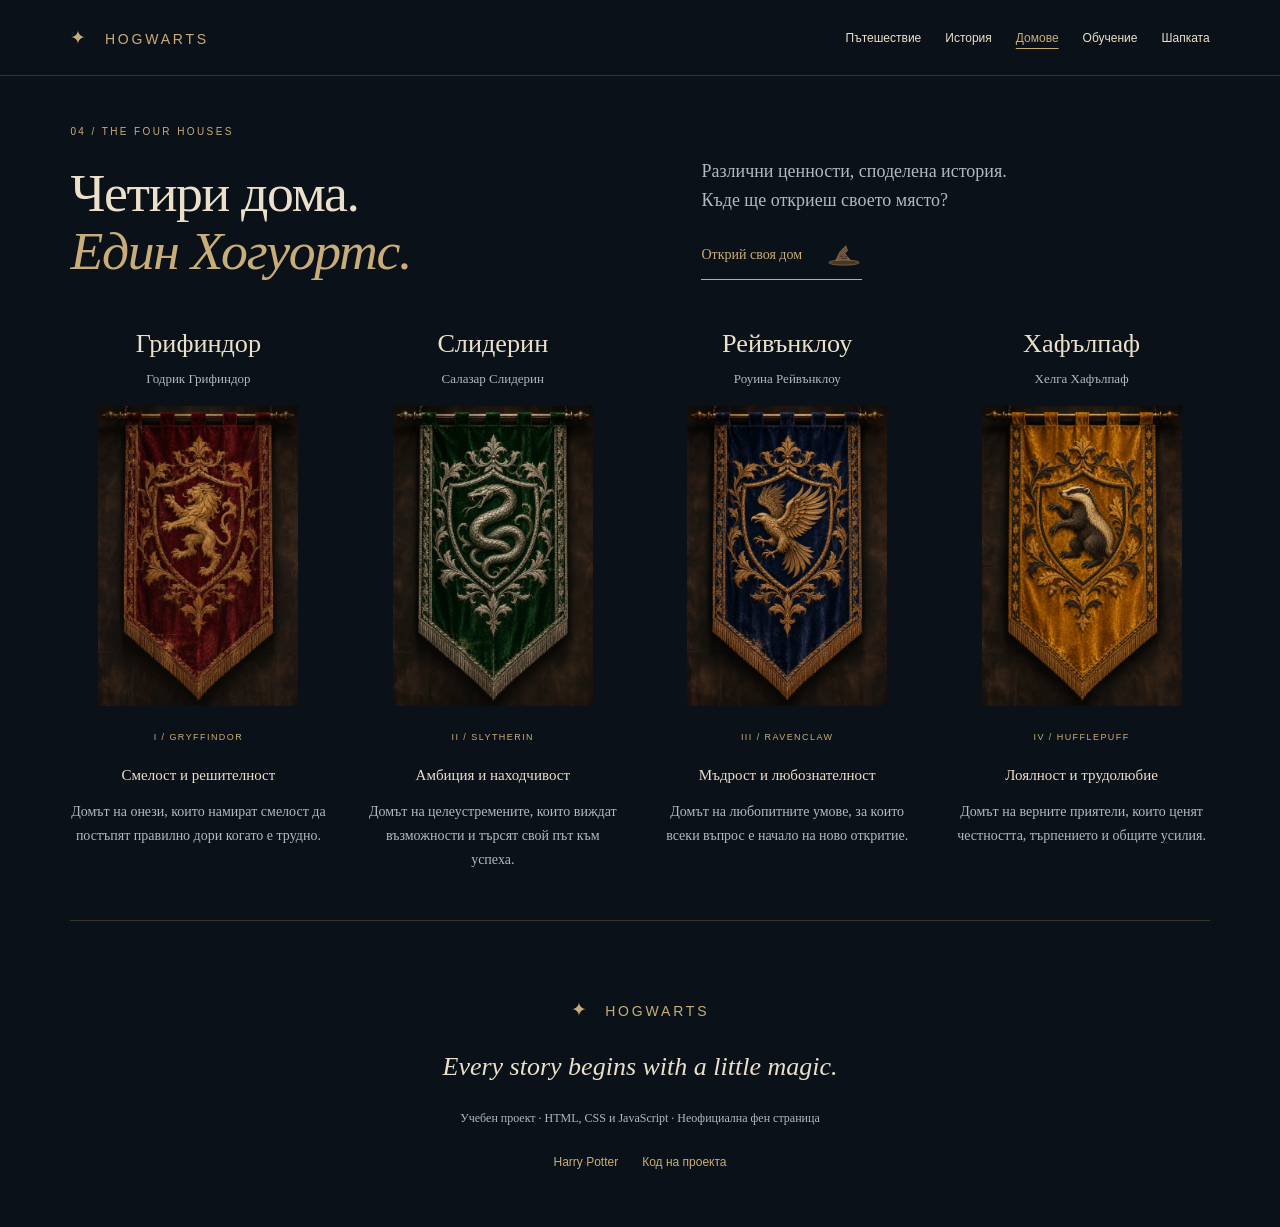
==== houses.html @ 40918571 "[feat] break down into pages" ====
<!DOCTYPE html>
<html lang="bg">
<head>
  <meta charset="UTF-8">
  <meta name="viewport" content="width=device-width, initial-scale=1">
  <meta name="theme-color" content="#0B1118">
  <meta name="description" content="Четирите дома на Хогуортс — Грифиндор, Слидерин, Рейвънклоу и Хафълпаф.">
  <title>Домове — Hogwarts</title>
  <link rel="icon" href="assets/hat.svg" type="image/svg+xml">
  <link rel="stylesheet" href="style.css">
  <script src="script.js" defer></script>
</head>
<body>
  <a class="skip-link" href="#main-content">Към съдържанието</a>
  <div id="progress" aria-hidden="true"></div>
  <header class="site-header">
    <a class="brand" href="index.html" aria-label="Хогуортс — начало"><span aria-hidden="true">✦</span> HOGWARTS</a>
    <nav aria-label="Основна навигация">
      <a href="journey.html">Пътешествие</a>
      <a href="history.html">История</a>
      <a href="houses.html" aria-current="page">Домове</a>
      <a href="study.html">Обучение</a>
      <a href="sorting.html">Шапката</a>
    </nav>
  </header>

  <main id="main-content" tabindex="-1">
    <section class="section houses-chapter" id="houses" aria-labelledby="houses-title">
      <div class="houses-heading">
        <div>
          <p class="eyebrow" lang="en">04 / THE FOUR HOUSES</p>
          <h1 id="houses-title">Четири дома.<br><em>Един Хогуортс.</em></h1>
        </div>
        <div class="houses-intro">
          <p class="intro">Различни ценности, споделена история.<br>Къде ще откриеш своето място?</p>
          <a class="text-link action-link houses-quiz-link" href="sorting.html"><span>Открий своя дом</span><img src="assets/hat.svg" width="36" height="24" alt="" aria-hidden="true"></a>
        </div>
      </div>
      <div class="houses">
        <article class="house" tabindex="0" aria-labelledby="gryffindor-title">
          <h2 class="subheading" id="gryffindor-title">Грифиндор</h2>
          <p class="founder">Годрик Грифиндор</p>
          <figure><img src="assets/houses/gryffindor.webp" width="1024" height="1536" alt="Цяло бордо кадифено знаме на Грифиндор със златен бродиран лъв, декоративна пръчка и ресни." loading="eager" fetchpriority="high" decoding="async"><figcaption class="artifact-label" lang="en">I / GRYFFINDOR</figcaption></figure>
          <p class="house-values">Смелост и решителност</p>
          <p class="house-description">Домът на онези, които намират смелост да постъпят правилно дори когато е трудно.</p>
        </article>
        <article class="house" tabindex="0" aria-labelledby="slytherin-title">
          <h2 class="subheading" id="slytherin-title">Слидерин</h2>
          <p class="founder">Салазар Слидерин</p>
          <figure><img src="assets/houses/slytherin.webp" width="1024" height="1536" alt="Цяло изумрудено кадифено знаме на Слидерин със сребърна бродирана змия, декоративна пръчка и ресни." loading="lazy" decoding="async"><figcaption class="artifact-label" lang="en">II / SLYTHERIN</figcaption></figure>
          <p class="house-values">Амбиция и находчивост</p>
          <p class="house-description">Домът на целеустремените, които виждат възможности и търсят свой път към успеха.</p>
        </article>
        <article class="house" tabindex="0" aria-labelledby="ravenclaw-title">
          <h2 class="subheading" id="ravenclaw-title">Рейвънклоу</h2>
          <p class="founder">Роуина Рейвънклоу</p>
          <figure><img src="assets/houses/ravenclaw.webp" width="1024" height="1536" alt="Цяло тъмносиньо кадифено знаме на Рейвънклоу с бронзов бродиран орел, декоративна пръчка и ресни." loading="lazy" decoding="async"><figcaption class="artifact-label" lang="en">III / RAVENCLAW</figcaption></figure>
          <p class="house-values">Мъдрост и любознателност</p>
          <p class="house-description">Домът на любопитните умове, за които всеки въпрос е начало на ново откритие.</p>
        </article>
        <article class="house" tabindex="0" aria-labelledby="hufflepuff-title">
          <h2 class="subheading" id="hufflepuff-title">Хафълпаф</h2>
          <p class="founder">Хелга Хафълпаф</p>
          <figure><img src="assets/houses/hufflepuff.webp" width="1024" height="1536" alt="Цяло златно кадифено знаме на Хафълпаф с бродиран язовец, декоративна пръчка и ресни." loading="lazy" decoding="async"><figcaption class="artifact-label" lang="en">IV / HUFFLEPUFF</figcaption></figure>
          <p class="house-values">Лоялност и трудолюбие</p>
          <p class="house-description">Домът на верните приятели, които ценят честността, търпението и общите усилия.</p>
        </article>
      </div>
    </section>
  </main>

  <footer>
    <a class="brand" href="index.html"><span aria-hidden="true">✦</span> HOGWARTS</a>
    <p class="footer-title" lang="en">Every story begins with a little magic.</p>
    <p>Учебен проект · HTML, CSS и JavaScript · Неофициална фен страница</p>
    <nav aria-label="Източници и информация за проекта"><a href="https://www.harrypotter.com/" target="_blank" rel="noopener noreferrer">Harry Potter</a><a href="https://github.com/algeor/course-project-oup" target="_blank" rel="noopener noreferrer">Код на проекта</a></nav>
  </footer>
</body>
</html>
---- style.css ----
/* Единна система: цветове, три шрифтови стека, размери и движение. */
:root {
  --night: #0B1118;
  --slate: #17232E;
  --gold: #C9AD78;
  --ivory: #EBE0CA;
  --muted: #B5B8BC;
  --burgundy: #49272D;
  --line: rgb(201 173 120 / 23%);
  --font-heading: Baskerville, 'Palatino Linotype', Georgia, serif;
  --font-body: Georgia, 'Times New Roman', serif;
  --font-label: Arial, Helvetica, sans-serif;
  --content-width: 1180px;
  --reading-width: 800px;
  --gutter: clamp(20px, 5.5vw, 88px);
  --space-1: .5rem;
  --space-2: 1rem;
  --space-3: 1.5rem;
  --space-4: 2rem;
  --space-5: 3rem;
  --space-6: 4.5rem;
  --space-7: 7rem;
  --section-space: clamp(72px, 8.5vw, 128px);
  --header-height: 76px;
  --border: 1px solid var(--line);
  --duration-fast: 180ms;
  --duration-reveal: 420ms;
  --ease: cubic-bezier(.22, .61, .36, 1);
}

* { box-sizing: border-box; }
html { scroll-behavior: smooth; scroll-padding-top: calc(var(--header-height) + 20px); }
body { margin: 0; background: var(--night); color: var(--ivory); font: 16px/1.75 var(--font-body); }
::selection { background: var(--slate); color: var(--ivory); }
img { display: block; max-width: 100%; height: auto; }
figure { margin: 0; }
[hidden] { display: none !important; }
h1, h2, h3, h4, p { margin-top: 0; }
h1, h2, h3, h4 { font-family: var(--font-heading); font-weight: 400; text-wrap: balance; }
h1, h2 { font-size: clamp(38px, 5.25vw, 72px); line-height: 1.08; letter-spacing: -.025em; margin-bottom: var(--space-4); }
h3 { font-size: clamp(25px, 2.5vw, 34px); line-height: 1.2; }
.subheading { font-size: clamp(25px, 2.5vw, 34px); line-height: 1.2; letter-spacing: normal; margin-bottom: 1em; }
h4 { font-size: 26px; line-height: 1.2; }
em { color: var(--gold); font-weight: 400; }
a { color: var(--gold); text-decoration: none; }
a:hover { text-decoration: underline; text-underline-offset: 5px; }
button { font: inherit; cursor: pointer; }
button, a { -webkit-tap-highlight-color: transparent; }
:focus-visible { outline: 2px solid var(--gold); outline-offset: 6px; }
.eyebrow, .brand, nav, .photo-caption, .artifact-label, .opening-index, #quiz-step, .quiz-note {
  font-family: var(--font-label);
}
.eyebrow { color: var(--gold); font-size: 10px; line-height: 1.6; letter-spacing: .24em; margin-bottom: var(--space-3); }
.intro { max-width: 46ch; color: var(--muted); font-size: clamp(17px, 1.65vw, 21px); line-height: 1.65; }
.section-note { max-width: 38ch; color: var(--muted); font-size: 16px; }
.text-link { display: inline-flex; align-items: center; gap: var(--space-3); min-height: 48px; padding: 10px 0; font-size: 14px; }
.action-link { background: transparent; color: var(--gold); border: 0; border-bottom: 1px solid var(--gold); text-align: left; }
.action-link:hover { color: var(--ivory); border-color: var(--ivory); }
.skip-link { position: fixed; top: 10px; left: 12px; z-index: 50; padding: 10px 18px; background: var(--night); transform: translateY(-160%); }
.skip-link:focus { transform: none; }
#progress { position: fixed; top: 0; left: 0; height: 2px; width: 0; background: var(--gold); z-index: 40; }
.site-header { position: sticky; top: 0; z-index: 20; min-height: 76px; display: flex; justify-content: space-between; align-items: center; gap: var(--space-4); padding: 12px var(--gutter); background: var(--night); border-bottom: var(--border); }
.brand { font-size: 14px; letter-spacing: .2em; white-space: nowrap; }
.brand span { font-size: 19px; margin-right: 9px; }
nav { display: flex; flex-wrap: wrap; justify-content: center; gap: 24px; font-size: 12px; line-height: 1.5; }
.site-header nav a { display: inline-flex; align-items: center; min-height: 44px; color: var(--ivory); }
.site-header nav a:hover { color: var(--gold); }
.site-header a[aria-current="page"] { color: var(--gold); text-decoration: underline; text-underline-offset: 6px; }

/* Филмовото заглавие е над езерото; горната част остава за замъка. */
.opening { position: relative; min-height: calc(100svh - var(--header-height)); isolation: isolate; overflow: hidden; display: flex; align-items: flex-end; }
.opening-image { position: absolute; inset: 0; width: 100%; height: 100%; object-fit: cover; object-position: 64% center; z-index: -2; }
.opening::before { content: ''; position: absolute; inset: 0; z-index: -1; background: linear-gradient(0deg, var(--night), transparent 72%), linear-gradient(90deg, #0b11186b, transparent 60%); }
.opening-copy { width: min(var(--content-width), calc(100% - 2 * var(--gutter))); margin: 0 auto; padding-top: var(--space-7); padding-bottom: clamp(120px, 15vh, 160px); }
.opening-copy .eyebrow { margin-bottom: var(--space-2); text-shadow: 0 1px 12px #000; }
.opening h1 { font-size: clamp(72px, 10.4vw, 150px); line-height: .95; letter-spacing: .02em; margin: 0 0 var(--space-3); text-shadow: 0 2px 25px #0005; }
.opening-subtitle { color: var(--gold); font: italic clamp(24px, 3.2vw, 42px)/1.2 var(--font-heading); margin-bottom: var(--space-2); }
.opening-intro { font-size: 15px; margin-bottom: 0; }
.opening-footer { position: absolute; left: var(--gutter); right: var(--gutter); bottom: var(--space-3); display: flex; justify-content: space-between; align-items: center; gap: var(--space-4); }
.opening-index { font-size: 9px; letter-spacing: .2em; color: var(--gold); margin: 0; }

/* Шест глави с обща ширина и ритъм; разделители само при съдържателна нужда. */
.section { position: relative; width: min(var(--content-width), calc(100% - 2 * var(--gutter))); margin-inline: auto; padding-block: var(--section-space); }
/* Винетките остават в горното отстояние на съответната страница. */
.chapter-ornament { position: absolute; top: calc(var(--section-space) / 2 - 16px); left: 50%; width: clamp(160px, 18vw, 200px); height: 32px; transform: translateX(-50%); pointer-events: none; }
.chapter-ornament img { width: 100%; height: 100%; object-fit: contain; }
.section-heading { max-width: var(--reading-width); margin-bottom: var(--space-5); }
.chapter-introduction { display: grid; grid-template-columns: 1.1fr 1fr; align-items: end; gap: var(--space-6); margin-bottom: var(--space-5); }
.chapter-introduction h1 { margin-bottom: 0; }
.chapter-introduction > .intro { max-width: 40ch; margin-bottom: 6px; }
.photo-caption { display: flex; justify-content: space-between; gap: var(--space-2); padding-top: 14px; font-size: 9px; line-height: 1.6; letter-spacing: .12em; color: var(--gold); }
.editorial-image img { width: 100%; height: auto; }

/* Двата слоя споделят grid клетка: височината е резервирана и няма скок. */
.invitation { display: grid; grid-template-columns: .85fr 1.15fr; gap: var(--space-6); align-items: center; }
.invitation-copy .section-note { margin-top: var(--space-4); margin-bottom: var(--space-4); }
.invitation-photo { align-self: center; }
.invitation-photo img { width: 100%; height: auto; }
.invitation-visual .letter { margin-top: var(--space-4); }
.invitation-ready .invitation-visual { display: grid; }
.invitation-ready .invitation-visual > * { grid-area: 1 / 1; transition: opacity var(--duration-reveal) var(--ease); }
.invitation-ready .letter { margin-top: 0; }
.invitation-ready:not(.letter-open) .letter,
.invitation-ready.letter-open .invitation-photo { opacity: 0; pointer-events: none; }
.letter { padding: clamp(24px, 3vw, 42px); background: radial-gradient(ellipse at top left, #f0e4c8, #ddc9a0); color: #3e3022; border: 1px solid #a88c5c; }
.letter h3 { font-size: 40px; letter-spacing: .03em; margin-bottom: var(--space-3); }
.letter p { font-size: 15px; line-height: 1.7; margin-bottom: var(--space-3); }
.letter-address { font-style: italic; }
.letter a, .letter button { color: #563b20; }
.letter .letter-accept { color: var(--burgundy); }
.letter :focus-visible { outline-color: #563b20; }
.letter-accept { display: inline-flex; align-items: center; gap: var(--space-3); min-height: 48px; border-bottom: 1px solid #947448; font-size: 15px; }
.letter-footer { display: flex; justify-content: space-between; align-items: end; gap: var(--space-3); margin-top: var(--space-3); }
.letter-footer p { font-size: 12px; margin: 0; }
.letter-close { background: transparent; border: 0; border-bottom: 1px solid #947448; font-size: 12px; min-height: 44px; padding: 8px 0; }

/* Трите спирки споделят композиция и непрекъсната златна линия. */
.journey-chapter { --route-inset: clamp(28px, 4vw, 56px); }
.journey-heading { margin-left: var(--route-inset); margin-bottom: var(--space-5); }
.journey-heading h1 { margin-bottom: 0; }
.journey-stops { margin: 0; padding: 0; list-style: none; }
.journey-stop {
  position: relative;
  display: grid;
  grid-template-columns: minmax(0, .8fr) minmax(0, 1.4fr);
  gap: clamp(24px, 4vw, 56px);
  align-items: start;
  padding-left: var(--route-inset);
  padding-bottom: var(--space-5);
}
.journey-stop::before { content: ''; position: absolute; left: 0; top: 8px; bottom: -8px; width: 1px; background: var(--line); }
.journey-stop::after { content: ''; position: absolute; left: -3px; top: 5px; width: 7px; height: 7px; border: 1px solid var(--gold); border-radius: 50%; background: var(--night); }
.journey-stop:last-child { padding-bottom: 0; }
.journey-stop:last-child::before { display: none; }
.journey-copy h2 { font-size: clamp(30px, 3.2vw, 46px); line-height: 1.12; margin-bottom: var(--space-3); }
.journey-copy > p:not(.eyebrow) { max-width: 32ch; margin-bottom: 0; color: var(--muted); }
.journey-copy .text-link { margin-top: var(--space-2); }
.journey-image {
  width: 100%;
  height: auto;
  aspect-ratio: 1672 / 941;
  object-fit: cover;
  outline: 1px solid rgb(201 173 120 / 38%);
  outline-offset: 6px;
}

/* Историята и таблицата са истински текст и семантичен училищен архив. */
.columns { column-count: 2; column-gap: var(--space-6); color: var(--muted); font-size: 17px; }
.columns p { margin: 0 0 var(--space-3); }
.columns a { color: var(--gold); text-decoration: underline; text-decoration-thickness: 1px; text-underline-offset: 3px; }
.columns a:hover { color: var(--ivory); }
.archive-record { margin-top: var(--space-5); padding-top: var(--space-4); border-top: var(--border); }
.archive-record > .eyebrow { margin-bottom: var(--space-2); }
table { width: 100%; border-collapse: collapse; text-align: left; font-size: 15px; }
caption { text-align: left; font: 26px/1.3 var(--font-heading); color: var(--ivory); margin-bottom: 0; padding-bottom: var(--space-3); border-bottom: var(--border); }
th, td { padding: 16px 12px; border-bottom: var(--border); overflow-wrap: anywhere; }
th { width: 35%; padding-left: 0; color: var(--gold); font-weight: 400; }
td { color: var(--muted); }

/* Пълните знамена: естествено съотношение 2:3, без crop, zoom или карти. */
.houses-chapter { padding-block: var(--space-5); }
.houses-heading { display: grid; grid-template-columns: 1.1fr 1fr; align-items: end; gap: var(--space-6); margin-bottom: var(--space-5); }
.houses-heading h1 { font-size: clamp(38px, 4.2vw, 56px); margin-bottom: 0; }
.houses-intro .intro { font-size: 18px; margin-bottom: var(--space-2); }
.houses-quiz-link img { width: 36px; height: 24px; object-fit: contain; flex-shrink: 0; }
.houses { display: grid; grid-template-columns: repeat(4, minmax(0, 1fr)); gap: clamp(20px, 3vw, 40px); }
.house { min-width: 0; text-align: center; }
.house figure { margin-bottom: var(--space-2); }
.house img { width: min(100%, 200px); height: auto; margin-inline: auto; aspect-ratio: 2 / 3; object-fit: contain; transition: filter var(--duration-reveal) var(--ease); }
.artifact-label { color: var(--gold); font-size: 9px; letter-spacing: .16em; padding-top: var(--space-3); }
.house h2 { font-size: clamp(22px, 2.05vw, 29px); margin-bottom: var(--space-1); }
.founder { font-size: 13px; color: var(--muted); margin-bottom: var(--space-2); }
.house-values { font-size: 15px; color: var(--ivory); margin-bottom: 12px; }
.house-description { font-size: 14px; line-height: 1.7; color: var(--muted); margin-bottom: 0; transition: color var(--duration-fast) var(--ease); }
.house:hover img, .house:focus-visible img { filter: brightness(1.08); }
.house:hover .house-description, .house:focus-visible .house-description { color: var(--ivory); }

.education-chapter { display: grid; grid-template-columns: 1.1fr 1fr; gap: var(--space-6); align-items: center; }
.library-image img { width: 100%; height: auto; }
.education-copy h1 { font-size: clamp(38px, 4.5vw, 62px); }
.education-copy .section-note { margin-bottom: var(--space-4); }
.study { display: grid; grid-template-columns: 1fr 1fr; gap: var(--space-4); }
.study > div { padding-top: var(--space-3); border-top: var(--border); }
.study h2 { font-size: 23px; line-height: 1.25; min-height: 2.5em; margin-bottom: var(--space-3); }
.study ul, .study ol { padding-left: 18px; margin: 0; color: var(--muted); font-size: 14px; line-height: 1.65; }
.study li { padding-left: 4px; margin-bottom: 12px; }
.study li::marker { color: var(--gold); }

/* Финалът използва фотографията и спокойни текстови избори. */
.ceremony-layout { display: grid; grid-template-columns: 1.05fr 1fr; gap: var(--space-6); align-items: start; }
.ceremony-content { min-width: 0; }
.quiz { padding-top: 4px; }
#quiz-step { color: var(--gold); font-size: 10px; letter-spacing: .16em; margin-bottom: var(--space-2); }
.quiz-progress { height: 1px; width: 100%; background: var(--line); margin-bottom: var(--space-4); }
#quiz-progress { display: block; width: 0; height: 100%; background: var(--gold); transition: width var(--duration-fast) var(--ease); }
#quiz-question { font-size: clamp(25px, 2.5vw, 34px); min-height: 2.5em; margin-bottom: var(--space-3); }
.choices { border-top: var(--border); }
.choices button { width: 100%; min-height: 60px; display: flex; align-items: center; gap: var(--space-3); padding: 12px 0; background: transparent; color: var(--ivory); border: 0; border-bottom: var(--border); text-align: left; font-size: 16px; line-height: 1.5; transition: color var(--duration-fast) var(--ease), border-color var(--duration-fast) var(--ease); }
.answer-index { color: var(--gold); font: 10px var(--font-label); letter-spacing: .1em; min-width: 18px; }
.choices button::after { content: '↗'; margin-left: auto; color: var(--gold); }
.choices button:hover { color: var(--gold); border-bottom-color: var(--gold); }
.quiz-note { color: var(--muted); font-size: 10px; line-height: 1.7; margin-top: var(--space-4); margin-bottom: 0; }
.quiz-result { --result-accent: var(--gold); animation: result-reveal var(--duration-reveal) var(--ease) both; }
.quiz-result > h2 { color: var(--result-accent); margin-bottom: var(--space-2); }
#result-summary { color: var(--ivory); margin-bottom: var(--space-4); font-size: 17px; }
.result-houses { display: grid; gap: var(--space-3); }
.result-house { display: grid; grid-template-columns: 110px minmax(0, 1fr); align-items: center; gap: var(--space-3); border-top: var(--border); padding-top: var(--space-3); }
.result-house img { width: 110px; height: auto; aspect-ratio: 2 / 3; object-fit: contain; }
.result-house h3 { color: var(--house-accent); font-size: 25px; margin-bottom: var(--space-1); }
.result-house .result-values { font-size: 14px; color: var(--ivory); margin-bottom: var(--space-2); }
.result-house .result-description { font-size: 14px; color: var(--muted); line-height: 1.65; margin-bottom: 0; }
#quiz-reset { margin-top: var(--space-4); }
@keyframes result-reveal { from { opacity: 0; } to { opacity: 1; } }

/* Ограничена златна следа; родният курсор и всички кликове се запазват. */
.trail { position: fixed; z-index: 30; pointer-events: none; border-radius: 50%; background: var(--particle-color); box-shadow: 0 0 6px var(--particle-color); animation: glitter-fade 700ms ease-out forwards; }
@keyframes glitter-fade { from { opacity: .65; } to { opacity: 0; transform: translateY(12px); } }
footer { width: min(var(--content-width), calc(100% - 2 * var(--gutter))); margin: 0 auto; border-top: var(--border); padding: var(--space-6) 0 var(--space-4); text-align: center; color: var(--muted); font-size: 12px; }
footer .brand { display: inline-block; margin-bottom: var(--space-3); }
.footer-title { font: italic 26px/1.3 var(--font-heading); color: var(--ivory); margin-bottom: var(--space-3); }
footer nav { margin-block: var(--space-3); }

@media (max-width: 1000px) {
  :root { --space-6: 3rem; }
  .site-header { gap: var(--space-3); }
  nav { gap: 18px; }
  .invitation { grid-template-columns: .9fr 1.1fr; gap: var(--space-4); }
  .education-chapter { grid-template-columns: 1fr 1fr; gap: var(--space-4); }
  .study { grid-template-columns: 1fr; gap: var(--space-3); }
  .study h2 { min-height: 0; margin-bottom: var(--space-2); }
  .study ul, .study ol { font-size: 15px; }
  .houses { grid-template-columns: repeat(2, minmax(0, 1fr)); gap: var(--space-5) var(--space-4); }
  .house img { max-width: 260px; margin-inline: auto; }
  .house-description { max-width: 32ch; margin-inline: auto; }
  .house-values { min-height: 0; }
}
@media (max-width: 760px) {
  :root { --header-height: 100px; --section-space: 72px; }
  .site-header { flex-direction: column; gap: 0; padding: 10px 12px 2px; }
  .brand { font-size: 13px; }
  .site-header nav { gap: 14px; font-size: 11px; }
  .opening-image { object-position: 65% center; }
  .opening-copy { padding-bottom: 135px; }
  .opening h1 { font-size: clamp(62px, 14vw, 106px); }
  .opening-copy .eyebrow { font-size: 9px; max-width: 30ch; }
  .opening-footer { align-items: start; flex-direction: column; gap: 4px; bottom: var(--space-2); }
  .opening-index { font-size: 8px; }
  .opening-footer .text-link { font-size: 12px; }
  .invitation, .education-chapter, .ceremony-layout, .chapter-introduction, .houses-heading { grid-template-columns: 1fr; gap: var(--space-4); }
  .invitation-copy .section-note { margin-top: var(--space-3); }
  .invitation-visual { min-width: 0; }
  .invitation-photo { align-self: start; }
  .letter { padding: 24px; }
  .letter h3 { font-size: 34px; margin-bottom: 16px; }
  .letter p { margin-bottom: 16px; line-height: 1.55; }
  .letter-footer { flex-wrap: wrap; }
  .chapter-introduction > .intro { max-width: 46ch; }
  .journey-stop { grid-template-columns: 1fr; gap: var(--space-3); }
  .journey-copy > p:not(.eyebrow) { max-width: 42ch; }
  .columns { column-count: 1; font-size: 16px; }
  th, td { padding: 14px 8px; font-size: 14px; }
  th { width: 40%; padding-left: 0; }
  .houses-chapter { padding-top: var(--space-4); }
  .houses { gap: var(--space-5) 20px; }
  .house h2 { font-size: 23px; }
  .house .founder { font-size: 12px; }
  .house-values { font-size: 14px; min-height: 3em; }
  .artifact-label { font-size: 8px; letter-spacing: .12em; }
  .library-image { order: 2; }
  .education-copy { order: 1; }
  .study { grid-template-columns: 1fr 1fr; gap: var(--space-4); }
  .study h2 { font-size: 22px; min-height: 2.5em; }
  .study ul, .study ol { font-size: 14px; }
  .ceremony-content { margin-top: var(--space-2); }
  #quiz-question { min-height: 0; }
  .quiz-note { font-size: 11px; }
}
@media (max-width: 440px) {
  .site-header nav { gap: 11px; }
  .brand { letter-spacing: .16em; }
  .intro { font-size: 17px; }
  .photo-caption { font-size: 8px; letter-spacing: .08em; }
  .house h2 { font-size: 20px; }
  .house-description { font-size: 13px; }
  .study { grid-template-columns: 1fr; }
  .study h3 { min-height: 0; }
  .study ul, .study ol { font-size: 15px; }
  .result-house { grid-template-columns: 88px minmax(0, 1fr); gap: var(--space-2); }
  .result-house img { width: 88px; }
  .result-house h4 { font-size: 23px; }
  .result-house .result-description { font-size: 13px; }
  .footer-title { font-size: 23px; }
}
@media (max-width: 359px) {
  .site-header nav { font-size: 10px; gap: 10px; }
  .opening h1 { font-size: 57px; }
  .houses { grid-template-columns: 1fr; }
  .house img { max-width: 230px; }
  .house h3 { font-size: 27px; }
  .house-values, .founder { min-height: 0; }
  .house-description { max-width: 34ch; font-size: 14px; }
}
@media (max-height: 520px) and (min-width: 761px) {
  .opening-copy { padding-top: var(--space-4); padding-bottom: 100px; }
  .opening h1 { font-size: 80px; }
  .opening-subtitle { font-size: 28px; }
  .opening-copy .eyebrow { margin-bottom: var(--space-1); }
  .opening-index { display: none; }
}
@media (prefers-reduced-motion: reduce) {
  html { scroll-behavior: auto; }
  *, *::before, *::after { animation: none !important; transition: none !important; }
  .trail { display: none; }
}
@media (hover: none), (pointer: coarse) { .trail { display: none; } }
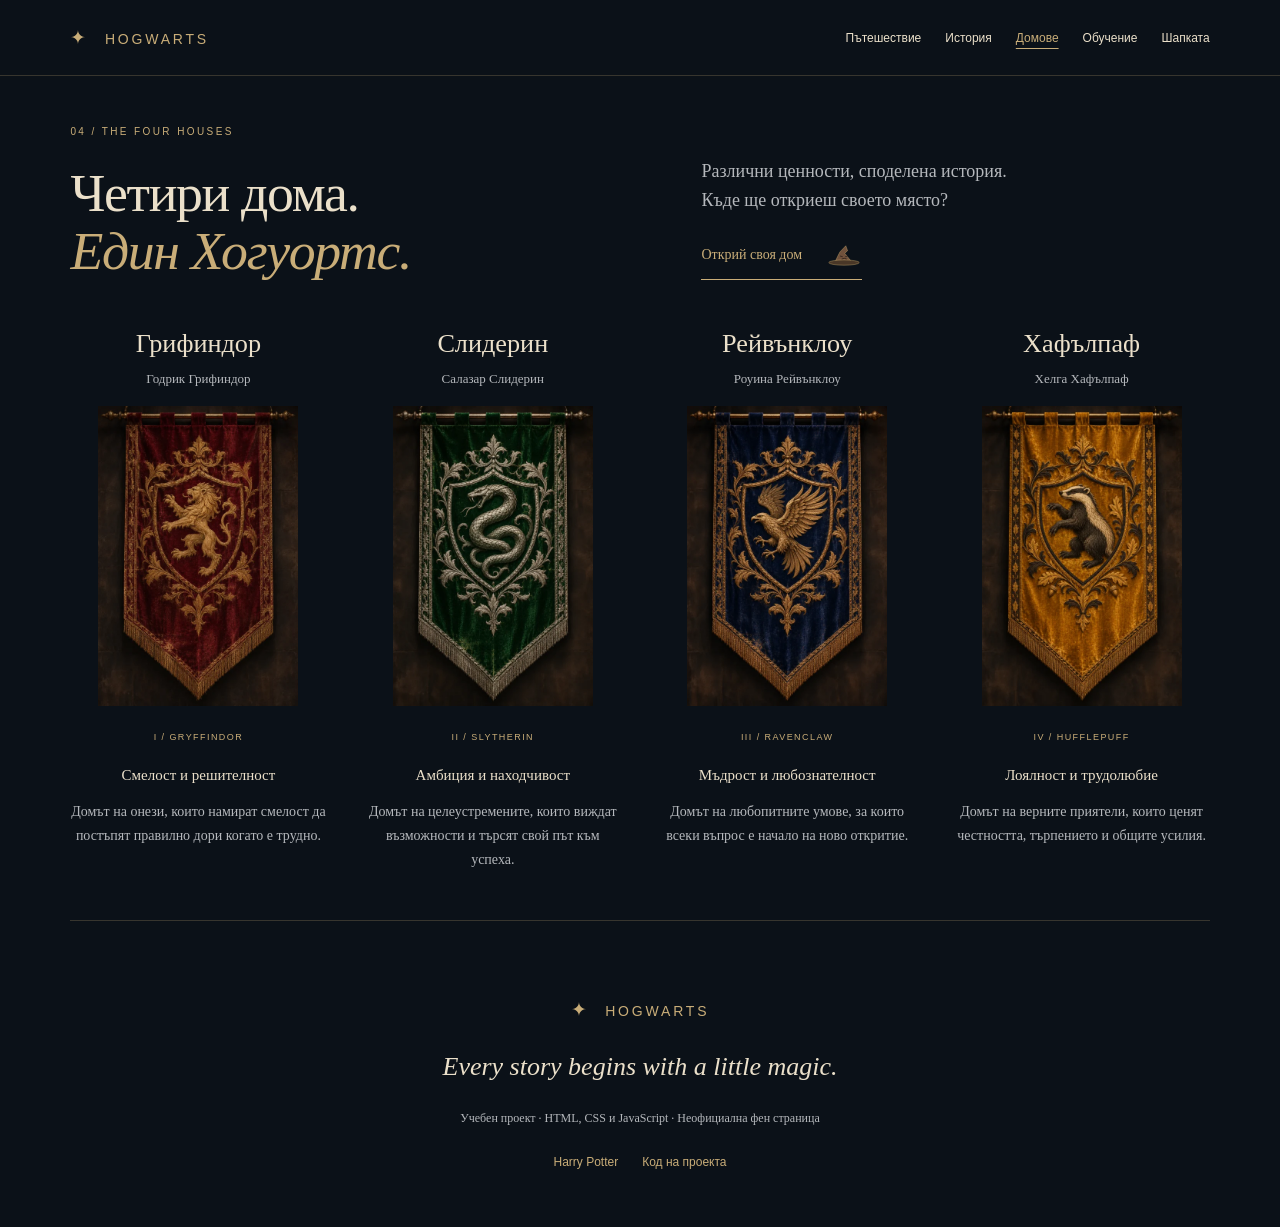
==== commit 697ddbc8: "Fix quiz focus and simplify site assets" ====
--- a/houses.html
+++ b/houses.html
@@ -40,28 +40,28 @@
         <article class="house" tabindex="0" aria-labelledby="gryffindor-title">
           <h2 class="subheading" id="gryffindor-title">Грифиндор</h2>
           <p class="founder">Годрик Грифиндор</p>
-          <figure><img src="assets/houses/gryffindor.webp" width="1024" height="1536" alt="Цяло бордо кадифено знаме на Грифиндор със златен бродиран лъв, декоративна пръчка и ресни." loading="eager" fetchpriority="high" decoding="async"><figcaption class="artifact-label" lang="en">I / GRYFFINDOR</figcaption></figure>
+          <figure><img src="assets/houses/gryffindor.webp" width="520" height="780" alt="Цяло бордо кадифено знаме на Грифиндор със златен бродиран лъв, декоративна пръчка и ресни." loading="eager" fetchpriority="high" decoding="async"><figcaption class="artifact-label" lang="en">I / GRYFFINDOR</figcaption></figure>
           <p class="house-values">Смелост и решителност</p>
           <p class="house-description">Домът на онези, които намират смелост да постъпят правилно дори когато е трудно.</p>
         </article>
         <article class="house" tabindex="0" aria-labelledby="slytherin-title">
           <h2 class="subheading" id="slytherin-title">Слидерин</h2>
           <p class="founder">Салазар Слидерин</p>
-          <figure><img src="assets/houses/slytherin.webp" width="1024" height="1536" alt="Цяло изумрудено кадифено знаме на Слидерин със сребърна бродирана змия, декоративна пръчка и ресни." loading="lazy" decoding="async"><figcaption class="artifact-label" lang="en">II / SLYTHERIN</figcaption></figure>
+          <figure><img src="assets/houses/slytherin.webp" width="520" height="780" alt="Цяло изумрудено кадифено знаме на Слидерин със сребърна бродирана змия, декоративна пръчка и ресни." loading="lazy" decoding="async"><figcaption class="artifact-label" lang="en">II / SLYTHERIN</figcaption></figure>
           <p class="house-values">Амбиция и находчивост</p>
           <p class="house-description">Домът на целеустремените, които виждат възможности и търсят свой път към успеха.</p>
         </article>
         <article class="house" tabindex="0" aria-labelledby="ravenclaw-title">
           <h2 class="subheading" id="ravenclaw-title">Рейвънклоу</h2>
           <p class="founder">Роуина Рейвънклоу</p>
-          <figure><img src="assets/houses/ravenclaw.webp" width="1024" height="1536" alt="Цяло тъмносиньо кадифено знаме на Рейвънклоу с бронзов бродиран орел, декоративна пръчка и ресни." loading="lazy" decoding="async"><figcaption class="artifact-label" lang="en">III / RAVENCLAW</figcaption></figure>
+          <figure><img src="assets/houses/ravenclaw.webp" width="520" height="780" alt="Цяло тъмносиньо кадифено знаме на Рейвънклоу с бронзов бродиран орел, декоративна пръчка и ресни." loading="lazy" decoding="async"><figcaption class="artifact-label" lang="en">III / RAVENCLAW</figcaption></figure>
           <p class="house-values">Мъдрост и любознателност</p>
           <p class="house-description">Домът на любопитните умове, за които всеки въпрос е начало на ново откритие.</p>
         </article>
         <article class="house" tabindex="0" aria-labelledby="hufflepuff-title">
           <h2 class="subheading" id="hufflepuff-title">Хафълпаф</h2>
           <p class="founder">Хелга Хафълпаф</p>
-          <figure><img src="assets/houses/hufflepuff.webp" width="1024" height="1536" alt="Цяло златно кадифено знаме на Хафълпаф с бродиран язовец, декоративна пръчка и ресни." loading="lazy" decoding="async"><figcaption class="artifact-label" lang="en">IV / HUFFLEPUFF</figcaption></figure>
+          <figure><img src="assets/houses/hufflepuff.webp" width="520" height="780" alt="Цяло златно кадифено знаме на Хафълпаф с бродиран язовец, декоративна пръчка и ресни." loading="lazy" decoding="async"><figcaption class="artifact-label" lang="en">IV / HUFFLEPUFF</figcaption></figure>
           <p class="house-values">Лоялност и трудолюбие</p>
           <p class="house-description">Домът на верните приятели, които ценят честността, търпението и общите усилия.</p>
         </article>
--- a/style.css
+++ b/style.css
@@ -11,7 +11,6 @@
   --font-body: Georgia, 'Times New Roman', serif;
   --font-label: Arial, Helvetica, sans-serif;
   --content-width: 1180px;
-  --reading-width: 800px;
   --gutter: clamp(20px, 5.5vw, 88px);
   --space-1: .5rem;
   --space-2: 1rem;
@@ -84,7 +83,6 @@
 /* Винетките остават в горното отстояние на съответната страница. */
 .chapter-ornament { position: absolute; top: calc(var(--section-space) / 2 - 16px); left: 50%; width: clamp(160px, 18vw, 200px); height: 32px; transform: translateX(-50%); pointer-events: none; }
 .chapter-ornament img { width: 100%; height: 100%; object-fit: contain; }
-.section-heading { max-width: var(--reading-width); margin-bottom: var(--space-5); }
 .chapter-introduction { display: grid; grid-template-columns: 1.1fr 1fr; align-items: end; gap: var(--space-6); margin-bottom: var(--space-5); }
 .chapter-introduction h1 { margin-bottom: 0; }
 .chapter-introduction > .intro { max-width: 40ch; margin-bottom: 6px; }
@@ -175,16 +173,24 @@
 .house:hover img, .house:focus-visible img { filter: brightness(1.08); }
 .house:hover .house-description, .house:focus-visible .house-description { color: var(--ivory); }
 
-.education-chapter { display: grid; grid-template-columns: 1.1fr 1fr; gap: var(--space-6); align-items: center; }
-.library-image img { width: 100%; height: auto; }
+/* Илюстрована глава: увод, дисциплини и три етапа на обучението. */
+.education-chapter { display: grid; gap: var(--space-6); }
+.education-opening { display: grid; grid-template-columns: minmax(0, 1.1fr) minmax(0, 1fr); grid-template-areas: "image copy"; gap: var(--space-6); align-items: center; }
+.education-opening .library-image { grid-area: image; }
+.education-copy { grid-area: copy; }
 .education-copy h1 { font-size: clamp(38px, 4.5vw, 62px); }
-.education-copy .section-note { margin-bottom: var(--space-4); }
-.study { display: grid; grid-template-columns: 1fr 1fr; gap: var(--space-4); }
-.study > div { padding-top: var(--space-3); border-top: var(--border); }
-.study h2 { font-size: 23px; line-height: 1.25; min-height: 2.5em; margin-bottom: var(--space-3); }
-.study ul, .study ol { padding-left: 18px; margin: 0; color: var(--muted); font-size: 14px; line-height: 1.65; }
-.study li { padding-left: 4px; margin-bottom: 12px; }
-.study li::marker { color: var(--gold); }
+.education-intro { max-width: 60ch; color: var(--muted); font-size: 17px; line-height: 1.7; margin-bottom: var(--space-3); }
+.education-intro:last-child { margin-bottom: 0; }
+.education-chapter h2 { font-size: clamp(28px, 3vw, 40px); line-height: 1.2; margin-bottom: var(--space-3); }
+.education-note { color: var(--muted); margin-bottom: var(--space-4); }
+.subject-list, .school-years { list-style: none; padding: 0; margin: 0; }
+.subject-list > li { display: grid; grid-template-columns: minmax(0, 1fr) minmax(0, 2fr); gap: var(--space-5); padding-block: var(--space-3); border-top: var(--border); }
+.subject-list h3, .school-years h3 { font-size: clamp(23px, 2.2vw, 28px); line-height: 1.25; margin-bottom: 0; }
+.subject-list p, .school-years li > p:not(.school-year-label) { max-width: 60ch; color: var(--muted); font-size: 17px; line-height: 1.7; margin-bottom: 0; }
+.school-years { display: grid; grid-template-columns: repeat(3, minmax(0, 1fr)); gap: var(--space-4); }
+.school-years > li { padding-top: var(--space-3); border-top: var(--border); }
+.school-year-label { color: var(--gold); font: 12px/1.5 var(--font-label); letter-spacing: .12em; margin-bottom: var(--space-2); }
+.school-years h3 { margin-bottom: var(--space-2); }
 
 /* Финалът използва фотографията и спокойни текстови избори. */
 .ceremony-layout { display: grid; grid-template-columns: 1.05fr 1fr; gap: var(--space-6); align-items: start; }
@@ -212,9 +218,6 @@
 #quiz-reset { margin-top: var(--space-4); }
 @keyframes result-reveal { from { opacity: 0; } to { opacity: 1; } }
 
-/* Ограничена златна следа; родният курсор и всички кликове се запазват. */
-.trail { position: fixed; z-index: 30; pointer-events: none; border-radius: 50%; background: var(--particle-color); box-shadow: 0 0 6px var(--particle-color); animation: glitter-fade 700ms ease-out forwards; }
-@keyframes glitter-fade { from { opacity: .65; } to { opacity: 0; transform: translateY(12px); } }
 footer { width: min(var(--content-width), calc(100% - 2 * var(--gutter))); margin: 0 auto; border-top: var(--border); padding: var(--space-6) 0 var(--space-4); text-align: center; color: var(--muted); font-size: 12px; }
 footer .brand { display: inline-block; margin-bottom: var(--space-3); }
 .footer-title { font: italic 26px/1.3 var(--font-heading); color: var(--ivory); margin-bottom: var(--space-3); }
@@ -225,10 +228,7 @@
   .site-header { gap: var(--space-3); }
   nav { gap: 18px; }
   .invitation { grid-template-columns: .9fr 1.1fr; gap: var(--space-4); }
-  .education-chapter { grid-template-columns: 1fr 1fr; gap: var(--space-4); }
-  .study { grid-template-columns: 1fr; gap: var(--space-3); }
-  .study h2 { min-height: 0; margin-bottom: var(--space-2); }
-  .study ul, .study ol { font-size: 15px; }
+  .education-opening { grid-template-columns: minmax(0, 1fr); grid-template-areas: "copy" "image"; gap: var(--space-4); }
   .houses { grid-template-columns: repeat(2, minmax(0, 1fr)); gap: var(--space-5) var(--space-4); }
   .house img { max-width: 260px; margin-inline: auto; }
   .house-description { max-width: 32ch; margin-inline: auto; }
@@ -246,7 +246,7 @@
   .opening-footer { align-items: start; flex-direction: column; gap: 4px; bottom: var(--space-2); }
   .opening-index { font-size: 8px; }
   .opening-footer .text-link { font-size: 12px; }
-  .invitation, .education-chapter, .ceremony-layout, .chapter-introduction, .houses-heading { grid-template-columns: 1fr; gap: var(--space-4); }
+  .invitation, .ceremony-layout, .chapter-introduction, .houses-heading { grid-template-columns: 1fr; gap: var(--space-4); }
   .invitation-copy .section-note { margin-top: var(--space-3); }
   .invitation-visual { min-width: 0; }
   .invitation-photo { align-self: start; }
@@ -266,11 +266,8 @@
   .house .founder { font-size: 12px; }
   .house-values { font-size: 14px; min-height: 3em; }
   .artifact-label { font-size: 8px; letter-spacing: .12em; }
-  .library-image { order: 2; }
-  .education-copy { order: 1; }
-  .study { grid-template-columns: 1fr 1fr; gap: var(--space-4); }
-  .study h2 { font-size: 22px; min-height: 2.5em; }
-  .study ul, .study ol { font-size: 14px; }
+  .subject-list > li { grid-template-columns: minmax(0, 1fr); gap: var(--space-2); }
+  .school-years { grid-template-columns: minmax(0, 1fr); gap: var(--space-4); }
   .ceremony-content { margin-top: var(--space-2); }
   #quiz-question { min-height: 0; }
   .quiz-note { font-size: 11px; }
@@ -282,12 +279,8 @@
   .photo-caption { font-size: 8px; letter-spacing: .08em; }
   .house h2 { font-size: 20px; }
   .house-description { font-size: 13px; }
-  .study { grid-template-columns: 1fr; }
-  .study h3 { min-height: 0; }
-  .study ul, .study ol { font-size: 15px; }
   .result-house { grid-template-columns: 88px minmax(0, 1fr); gap: var(--space-2); }
   .result-house img { width: 88px; }
-  .result-house h4 { font-size: 23px; }
   .result-house .result-description { font-size: 13px; }
   .footer-title { font-size: 23px; }
 }
@@ -296,7 +289,6 @@
   .opening h1 { font-size: 57px; }
   .houses { grid-template-columns: 1fr; }
   .house img { max-width: 230px; }
-  .house h3 { font-size: 27px; }
   .house-values, .founder { min-height: 0; }
   .house-description { max-width: 34ch; font-size: 14px; }
 }
@@ -310,6 +302,4 @@
 @media (prefers-reduced-motion: reduce) {
   html { scroll-behavior: auto; }
   *, *::before, *::after { animation: none !important; transition: none !important; }
-  .trail { display: none; }
-}
-@media (hover: none), (pointer: coarse) { .trail { display: none; } }
+}
